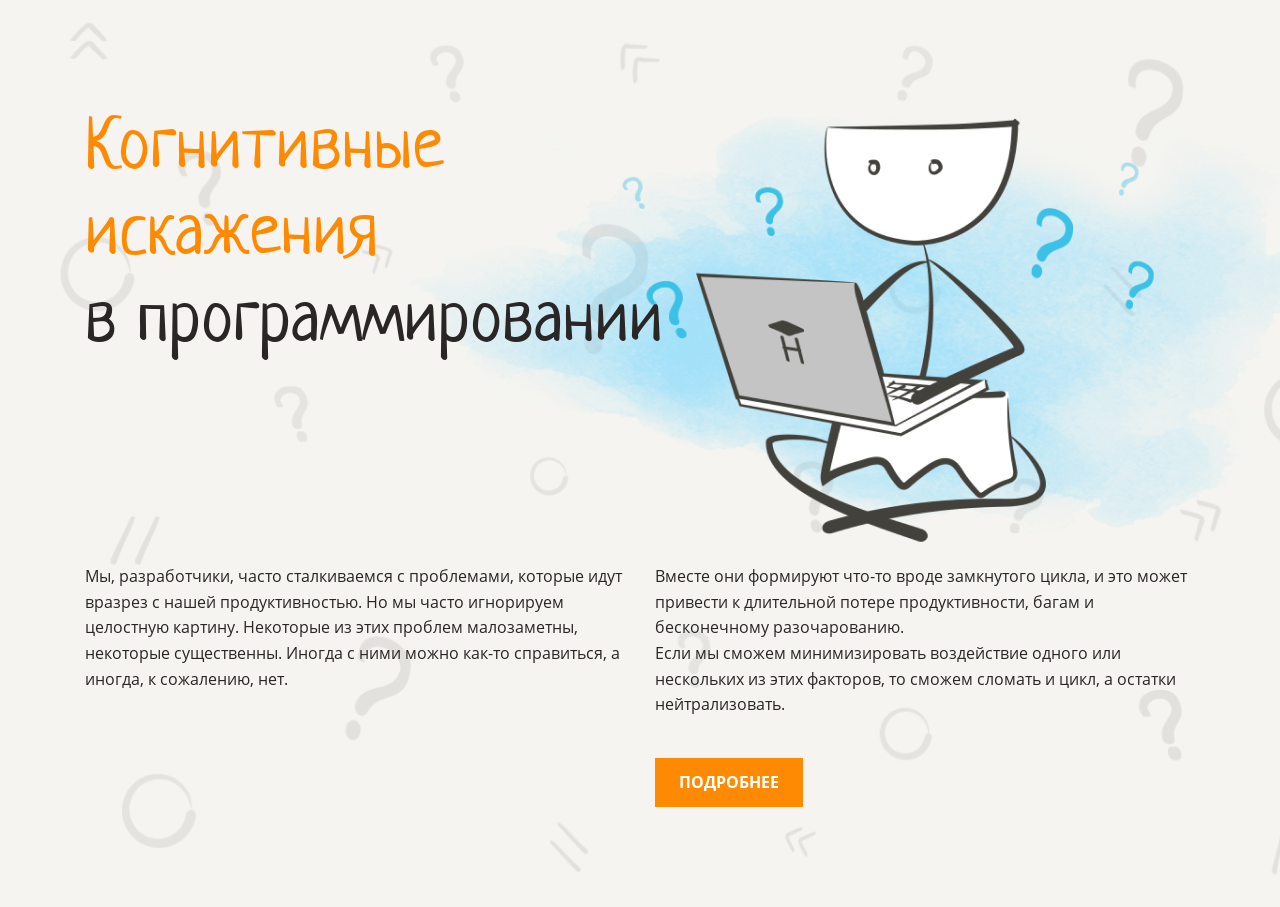
==== index.html @ b313ee65 "github pages fix" ====
<!DOCTYPE html>
<html lang="ru">
<head>
    <meta charset="UTF-8">
    <meta name="viewport" content="width=device-width, initial-scale=1.0">
    <meta http-equiv="X-UA-Compatible" content="ie=edge">
    <title>Когнитивные искажения hawkprimarch</title>
    <link rel="stylesheet" href="./src/styles/normalize.css">
    <link rel="stylesheet" href="src/styles/style.css">
<body>
    <header class="header background-basic">
        <div class="container">
          <h1 class="header-title">
            Когнитивные<br>
            искажения<br>
            <span class="dark-text">в программировании</span>
          </h1>
          <div class="header-image">
            <img src="./src/images/img-for-header.png" height="525" alt="header-image">
          </div>
        <div class="header-description">
          <div class="header-left-content">
            <p class="header-left-description">Мы, разработчики, часто сталкиваемся с проблемами, которые идут вразрез с нашей продуктивностью. Но мы часто игнорируем целостную картину. Некоторые из этих проблем малозаметны, некоторые существенны. Иногда с ними можно как-то справиться, а иногда, к сожалению, нет.</p>
          </div>
          <div class="header-right-content">
            <p class="header-right-description">Вместе они формируют что-то вроде замкнутого цикла, и это может привести к длительной потере продуктивности, багам и бесконечному разочарованию.</p>
            <p>Если мы сможем минимизировать воздействие одного или нескольких из этих факторов, то сможем сломать и цикл, а остатки нейтрализовать.</p>
            <a href="#navigation" class="btn btn-header-more">Подробнее</a>
          </div>
        </div>
      </div>
      </header>
</body>
</html>
---- src/styles/style.css ----
* {
    box-sizing: border-box;
  }
  
  @font-face {
    font-weight: 400;
    font-family: "Neucha";
    src: url("../asserts/fonts/Neucha-Regular.ttf");
  }
  
  @font-face {
    font-weight: 400;
    font-family: "Open Sans";
    src: url("../asserts/fonts/OpenSans-Regular.ttf");
  }
  
  @font-face {
    font-weight: 700;
    font-family: "Open Sans";
    src: url("../asserts/fonts/OpenSans-Bold.ttf");
  }
  
  :root {
    --white: #fff;
    --translucentWhite: #d7ccc0;
    --light: #f5f4f0;
    --basic: #fe8a02;
    --darkOrange: #ea7600;
    --basicDark: #42413c;
    --dark: #2a2626;
    --translucentDark: #908d8b;
    --brown: #b09a81;
    --blue: #1085c5;
    --ligthGrey: #757575;
  }
  
  body {
    color: var(--dark);
    font-size: 16px;
    font-family: "Open Sans", sans-serif;
    line-height: 1.6em;
  
    background-color: var(--white);
  }
  
  .container {
    max-width: 1110px;
    margin: 0 auto;
  }
  
  section {
    padding: 100px 0;
  }
  
  h1,
  h2,
  h3 {
    margin: 0;
    padding: 0;
  
    color: var(--basic);
    font-weight: 400;
    font-family: "Neucha", cursive;
    line-height: 1.2em;
  }
  
  h1 {
    font-size: 72px;
  }
  
  h2 {
    font-size: 60px;
  }
  
  h3 {
    font-size: 34px;
  }
  
  p {
    margin: 0;
    padding: 0;
  }
  
  .btn {
    display: block;
    width: 148px;
    height: 49px;
    border: none;
  
    color: var(--white);
    font-weight: 700;
    line-height: 48px;
    text-align: center;
    text-transform: uppercase;
    text-decoration: none;
  
    background-color: var(--basic);
    cursor: pointer;
  }
  
  .btn:hover {
    background: var(--darkOrange);
  }
  
  .header {
    position: relative;
    z-index: 1;
  
    padding-top: 100px;
  
    overflow: hidden;
  
    background-color: var(--light);
  }
  
  .background-basic::before {
    position: absolute;
    top: 0;
    right: 0;
    bottom: 0;
    left: 0;
    z-index: -1;
  
    width: 100%;
    height: 100%;
  
    background-image: url("../images/background-pattern.png");
    background-repeat: no-repeat;
    background-size: cover;
    opacity: 0.1;
  
    content: "";
  }
  
  .dark-text {
    color: var(--dark);
  }
  
  .white-text {
    color: var(--white);
  }
  
  .header-title {
    position: relative;
    z-index: 2;
  
    font-weight: 400;
  }
  
  .basic-color {
    color: var(--basic);
  }
  
  .header-image {
    position: relative;
    top: -302px;
    right: -298px;
  
    height: 525px;
  
    vertical-align: middle;
  }
  
  .header-description {
    display: flex;
    justify-content: space-between;
    margin-top: -320px;
  }
  
  .header-left-content {
    margin-right: 30px;
  }
  
  .header-left-content,
  .header-right-content {
    flex-basis: 50%;
  }
  
  .btn-header-more {
    margin-top: 40px;
    margin-bottom: 100px;
  }
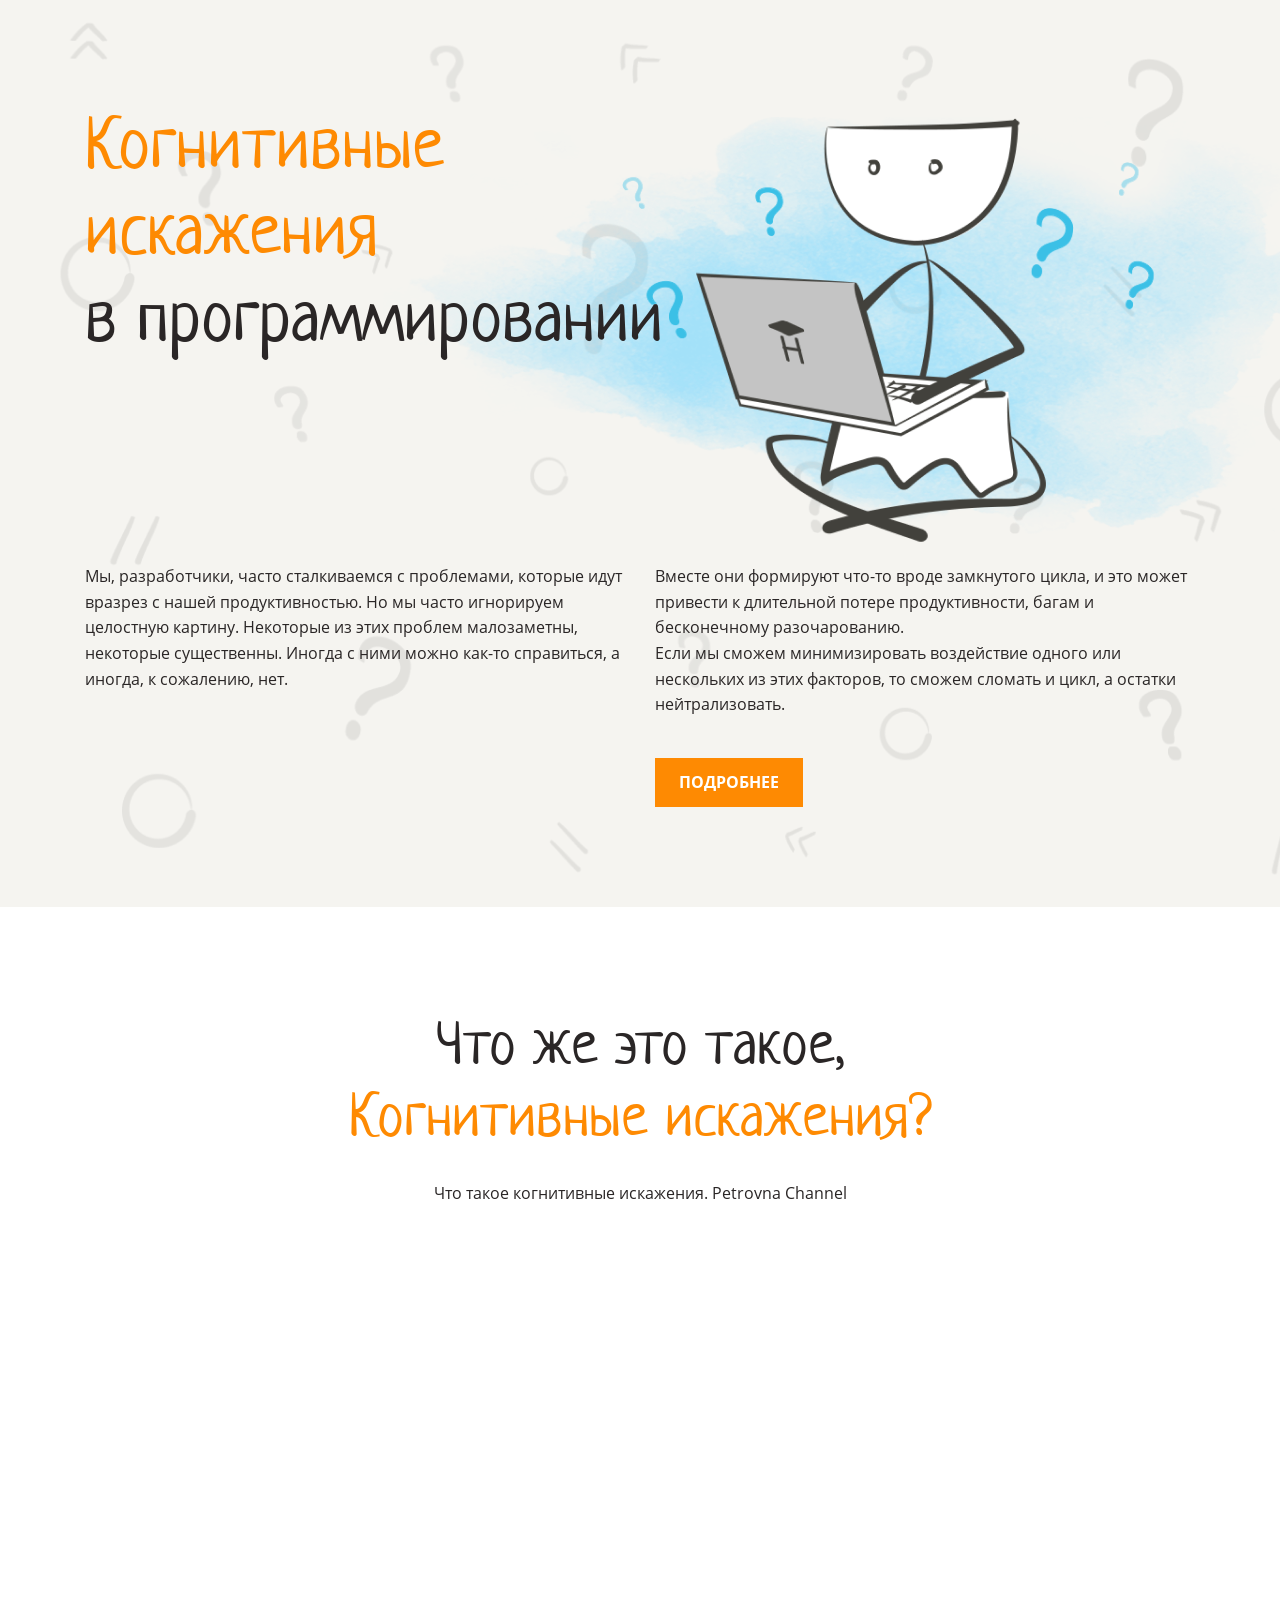
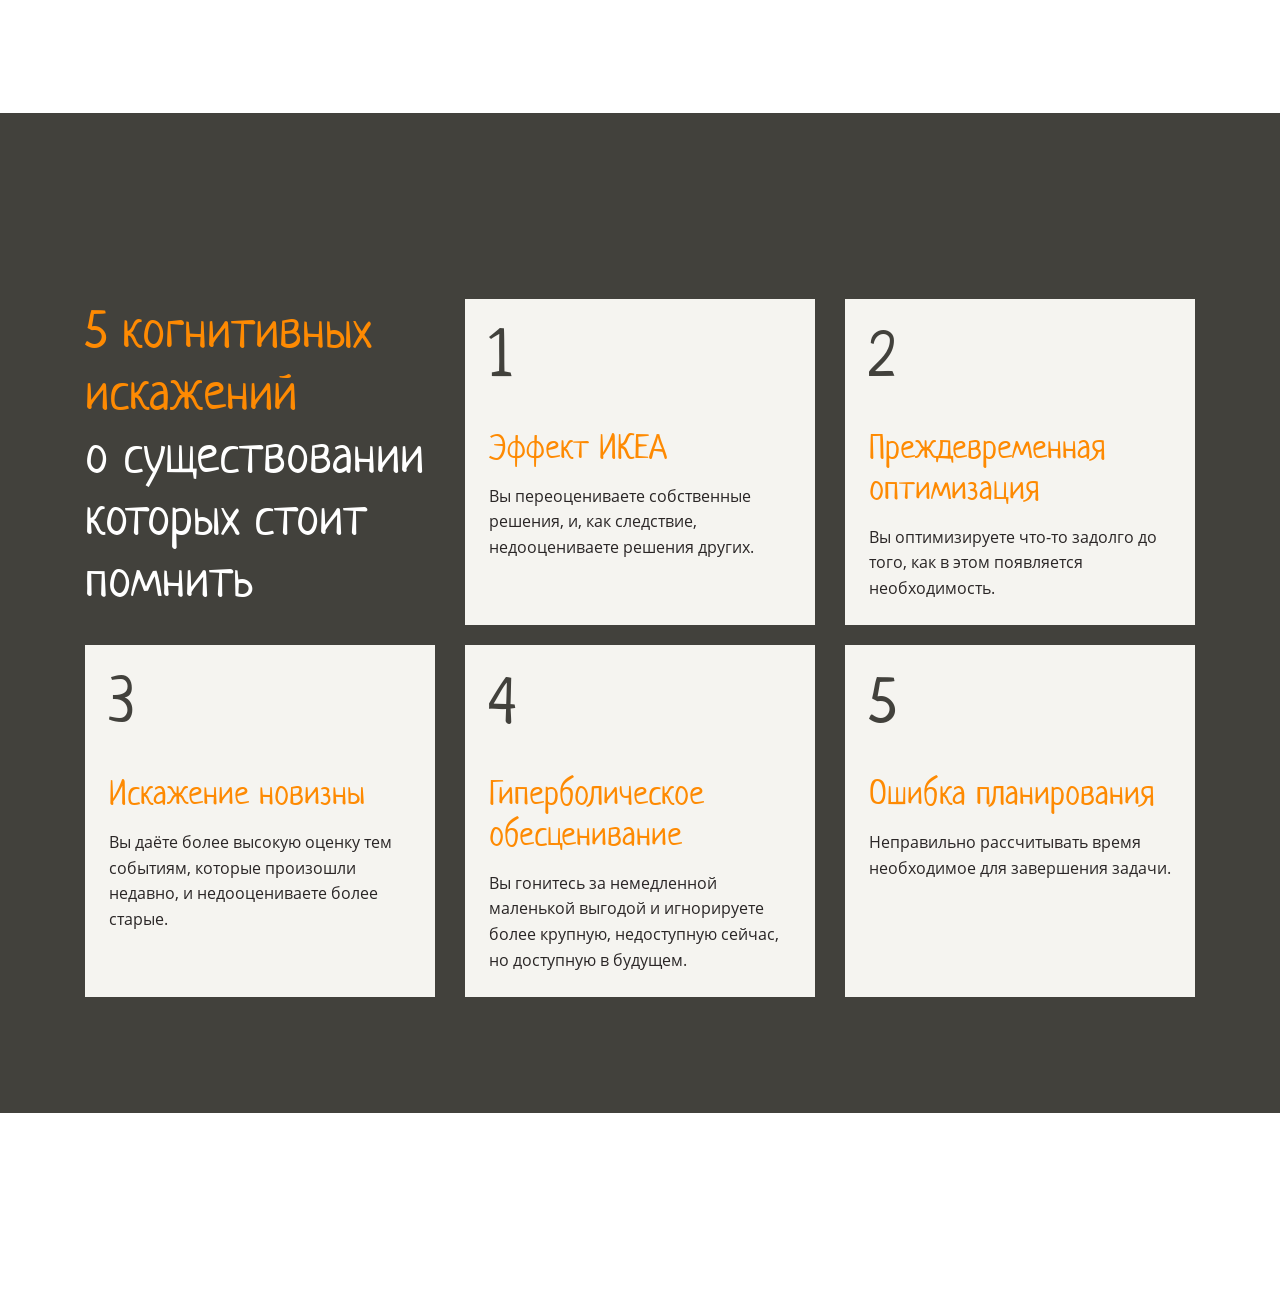
==== commit 53cc1f0f: "2 blocks and readme" ====
--- a/index.html
+++ b/index.html
@@ -30,5 +30,86 @@
         </div>
       </div>
       </header>
+
+      <main>
+        <section class="about">
+          <div class="container">
+            <div class="about-header">
+              <h2 class="about-title">
+                <span class="dark-text">Что же это такое,</span>
+                <br>
+                Когнитивные искажения?
+              </h2>
+              <p class="about-description">Что такое когнитивные искажения. Petrovna Channel</p>
+            </div>
+            <div class="about-video">
+              <iframe class="video" width="919" height="569" src="https://www.youtube.com/embed/jie9AizBqss" frameborder="0" allowfullscreen></iframe>
+            </div>
+          </div>
+        </section>
+
+        <section class="cognitive-biases" id="navigation">
+          <div class="container">
+            <ul class="cognitive-biases-list">
+              <li class="cognitive-biases-item cognitive-biases-item-description">
+                <h3 class="cognitive-biases-list-description">
+                  <span class="basic-color">5 когнитивных искажений<br></span> <span class="white-color">о существовании которых стоит помнить</span>
+                </h3>
+              </li>
+              <li class="cognitive-biases-item">
+                <a href="#ikea-effect" class="cognitive-biases-link">
+                  <p class="cognitive-biases-item-count">1</p>
+                  <h3 class="cognitive-biases-title">Эффект ИКЕА</h3>
+                  <p class="cognitive-biases-description">Вы переоцениваете собственные решения, и, как следствие, недооцениваете решения других.</p>
+                </a>
+              </li>
+              <li class="cognitive-biases-item">
+                <a href="#premature-optimization" class="cognitive-biases-link">
+                  <p class="cognitive-biases-item-count">2</p>
+                  <h3 class="cognitive-biases-title">Преждевременная оптимизация</h3>
+                  <p class="cognitive-biases-description">Вы оптимизируете что-то задолго до того, как в этом появляется необходимость.</p>
+                </a>
+              </li>
+              <li class="cognitive-biases-item">
+                <a href="#distortion-of-novelty" class="cognitive-biases-link">
+                  <p class="cognitive-biases-item-count">3</p>
+                  <h3 class="cognitive-biases-title">Искажение новизны</h3>
+                  <p class="cognitive-biases-description">Вы даёте более высокую оценку тем событиям, которые произошли недавно, и недооцениваете более старые.</p>
+                </a>
+              </li>
+              <li class="cognitive-biases-item">
+                <a href="#hyperbolic-depreciation" class="cognitive-biases-link">
+                  <p class="cognitive-biases-item-count">4</p>
+                  <h3 class="cognitive-biases-title">Гиперболическое обесценивание</h3>
+                  <p class="cognitive-biases-description">Вы гонитесь за немедленной маленькой выгодой и игнорируете более крупную, недоступную сейчас, но доступную в будущем.</p>
+                </a>
+              </li>
+              <li class="cognitive-biases-item">
+                <a href="#errors-in-planning" class="cognitive-biases-link">
+                  <p class="cognitive-biases-item-count">5</p>
+                  <h3 class="cognitive-biases-title">Ошибка планирования</h3>
+                  <p class="cognitive-biases-description">Неправильно рассчитывать время необходимое для завершения задачи.</p>
+                </a>
+              </li>
+            </ul>
+          </div>
+        </section>
+
+        <section>
+
+        </section>
+
+      </main>
+
+      <footer class="footer">
+        <div class="container">
+          <div class="form-block">
+            <div class="form-description">
+              
+            </div>
+          </div>
+        </div>
+
+      </footer>
 </body>
 </html>
--- a/src/styles/style.css
+++ b/src/styles/style.css
@@ -137,7 +137,7 @@
   }
   
   .white-text {
-    color: var(--white);
+    color: var(--white); 
   }
   
   .header-title {
@@ -180,4 +180,104 @@
     margin-top: 40px;
     margin-bottom: 100px;
   }
-  +  
+  .about {
+    text-align: center;
+  }
+
+  .about-title {
+    font-weight: 400;
+  }
+
+  .about-description {
+    margin-top: 30px;
+    margin-bottom: 30px;
+  }
+
+  .about-video {
+    position: relative;
+
+    margin-bottom: -200px;
+
+    filter: drop-shadow(0 16px 32px rgba(0 0 0 / 15%));
+  }
+
+  .cognitive-biases {
+    padding-top: 150px;
+
+    background-color: var(--basicDark);
+  }
+
+  .cognitive-biases-list {
+    display: flex;
+    flex-wrap: wrap;
+    justify-content: space-between;
+    padding-left: 0;
+
+    list-style-type: none;
+  }
+
+  .cognitive-biases-item {
+    width: 350px;
+    margin-top: 20px;
+    padding: 24px;
+
+    background-color: var(--light);
+  }
+
+  .cognitive-biases-item-description {
+    padding: 0;
+
+    background-color: var(--basicDark);
+  }
+
+  .cognitive-biases-list-description {
+    font-weight: 400;
+    font-size: 52px;
+  }
+
+  .white-color {
+    color: var(--white);
+  }
+
+  .cognitive-biases-link {
+    text-decoration: none;
+  }
+
+  .cognitive-biases-item-count {
+    margin-bottom: 40px;
+
+    color: var(--basicDark);
+    font-size: 64px;
+    font-family: "Neucha", cursive;
+    line-height: 1;
+  }
+
+  .cognitive-biases-title {
+    margin-bottom: 16px;
+
+    color: var(--basic);
+    font-weight: 400;
+  }
+
+  .cognitive-biases-description {
+    color: var(--dark);
+    font-weight: 400;
+    text-transform: inherit;
+  }
+
+  .cognitive-biases-item:not(:first-child):hover {
+    background-color: var(--basic);
+  }
+
+  .cognitive-biases-item:not(:first-child):hover .cognitive-biases-item-count {
+    color: var(--white);
+  }
+  
+  .cognitive-biases-item:not(:first-child):hover .cognitive-biases-title {
+    color: var(--white);
+  }
+  
+  .cognitive-biases-item:not(:first-child):hover .cognitive-biases-description {
+    color: var(--white);
+  }
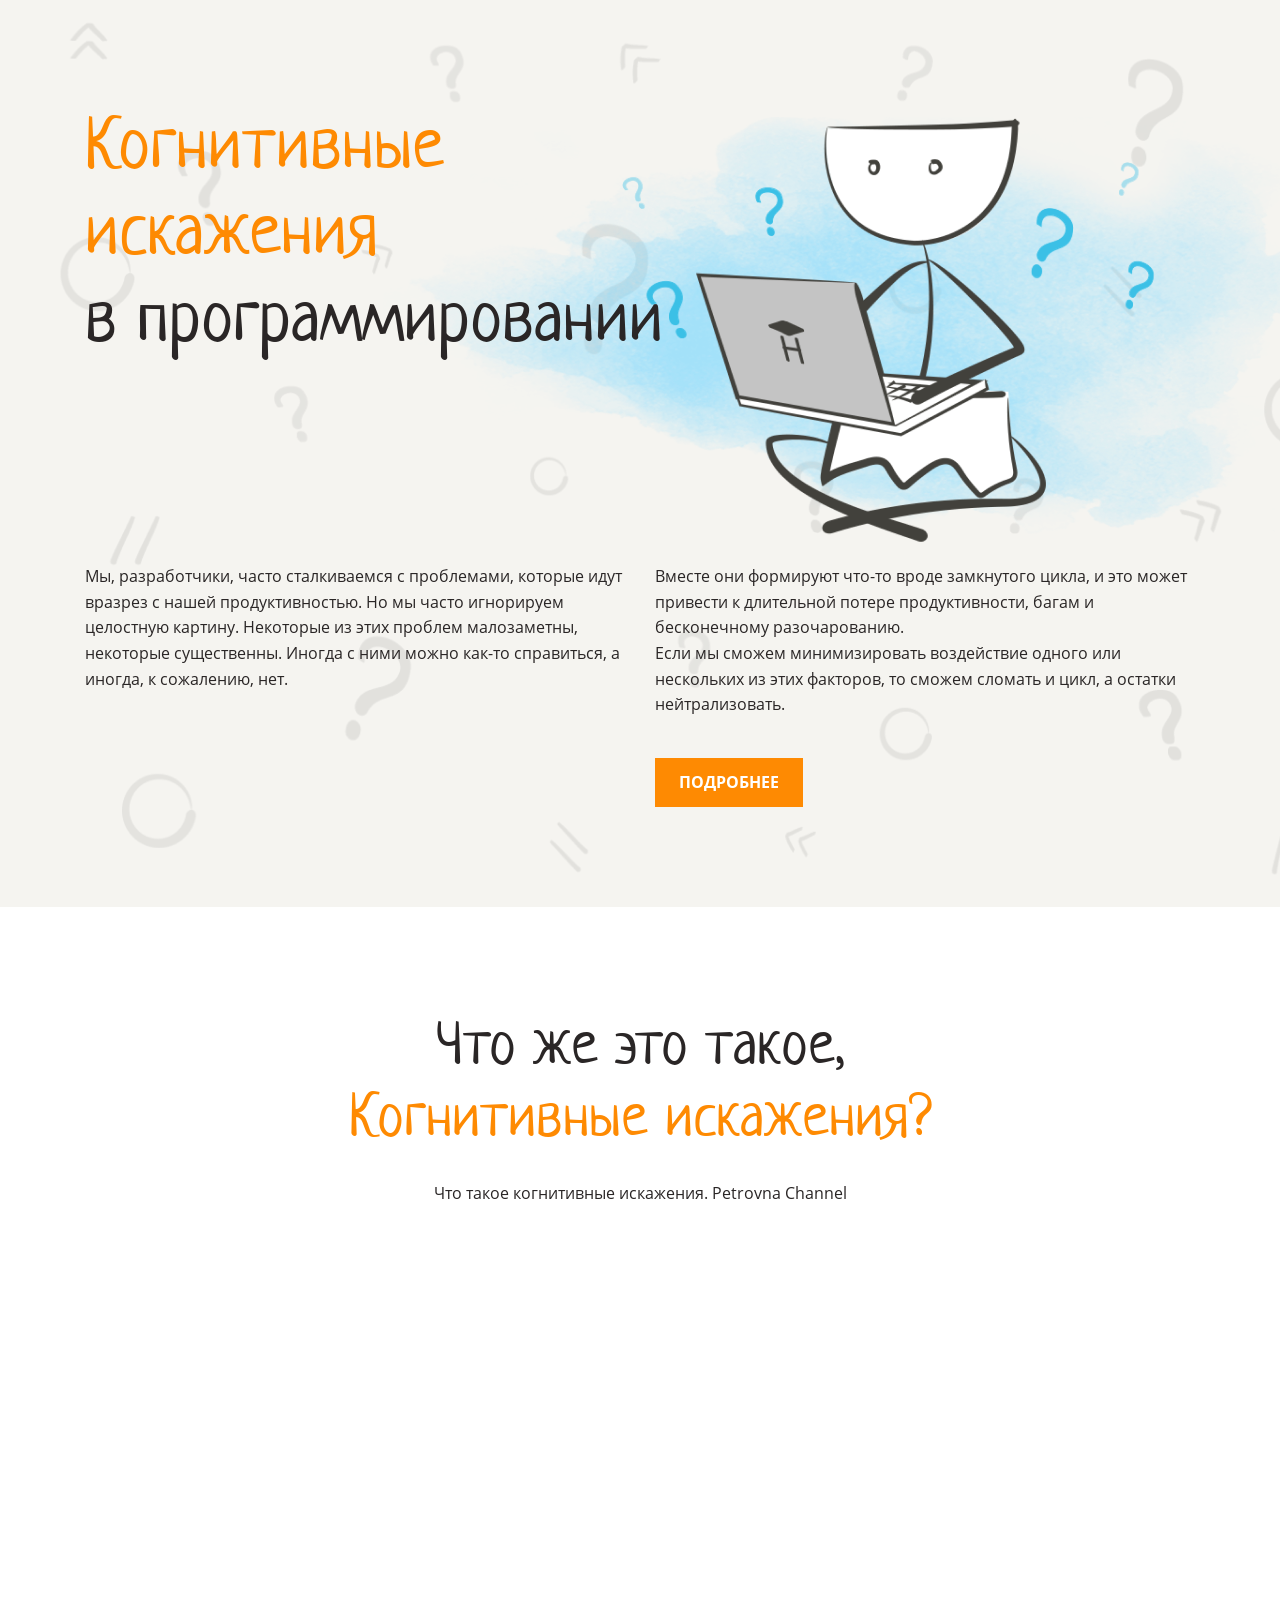
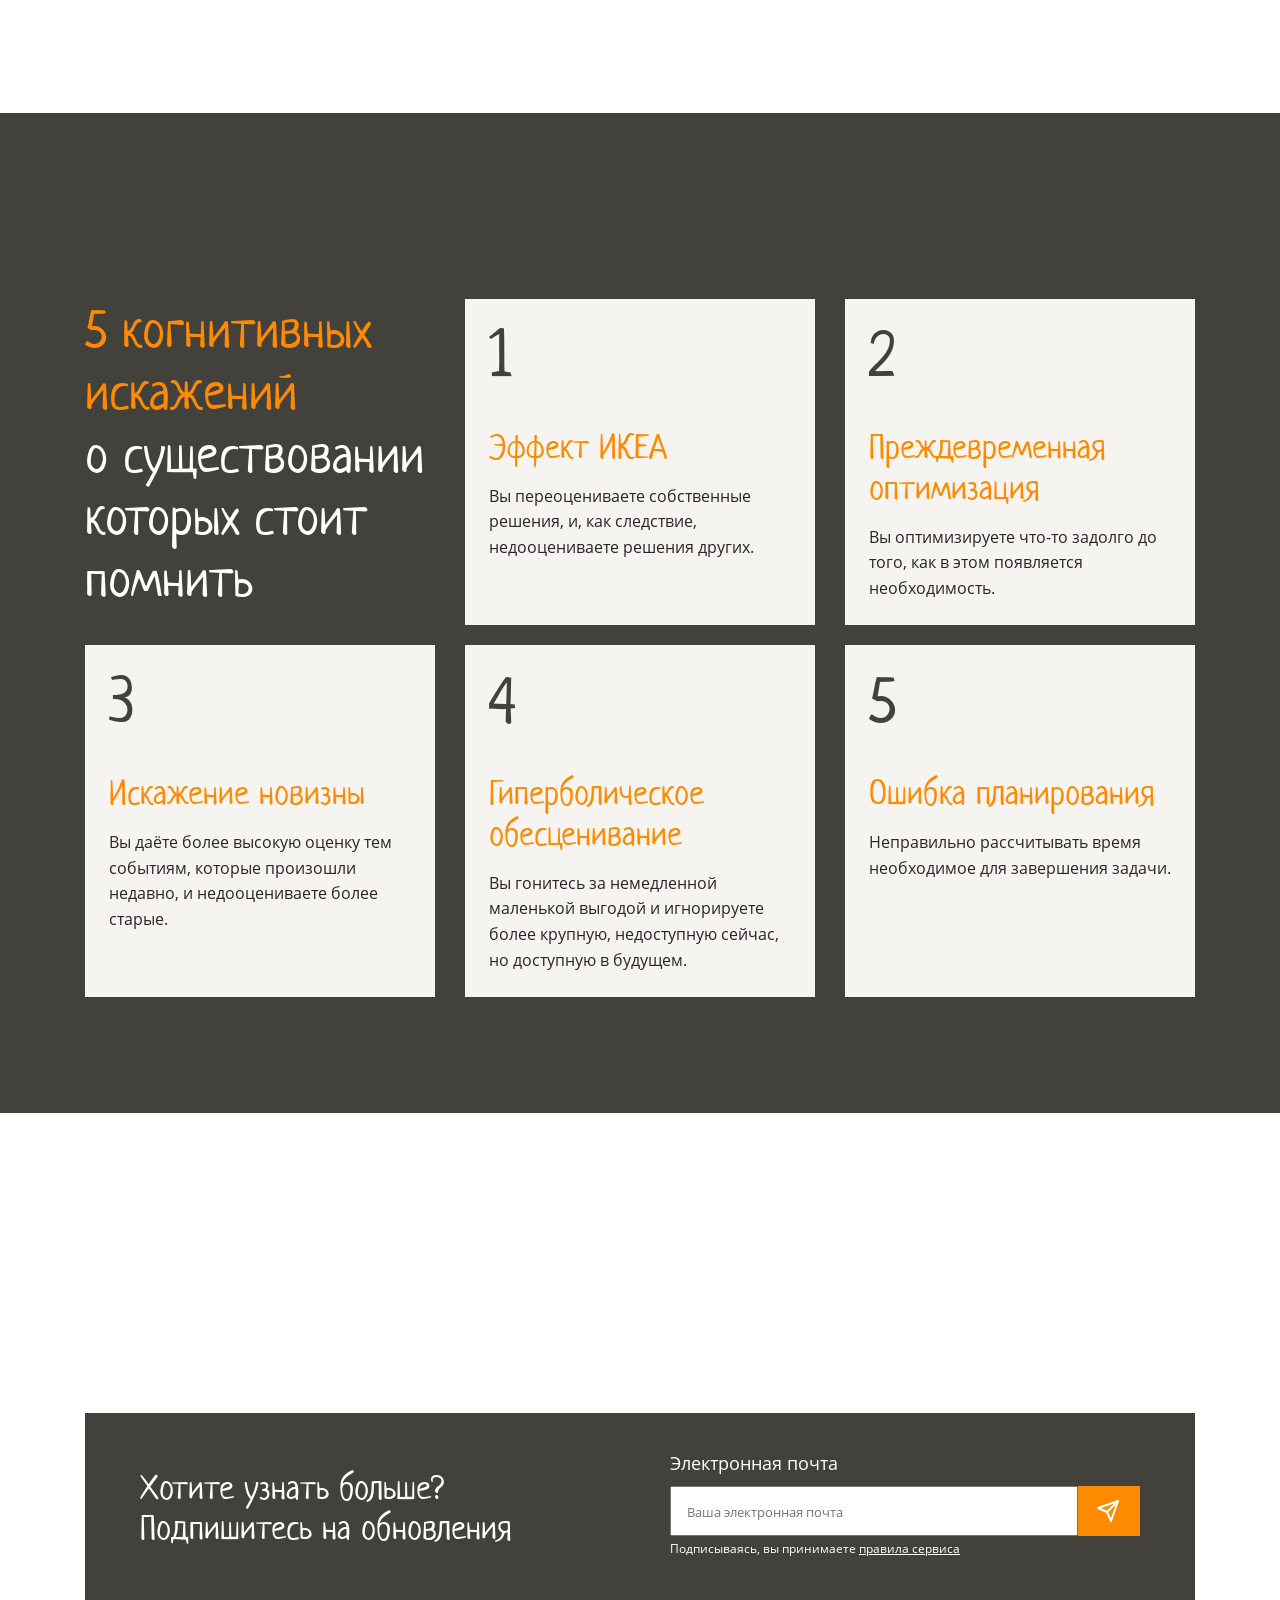
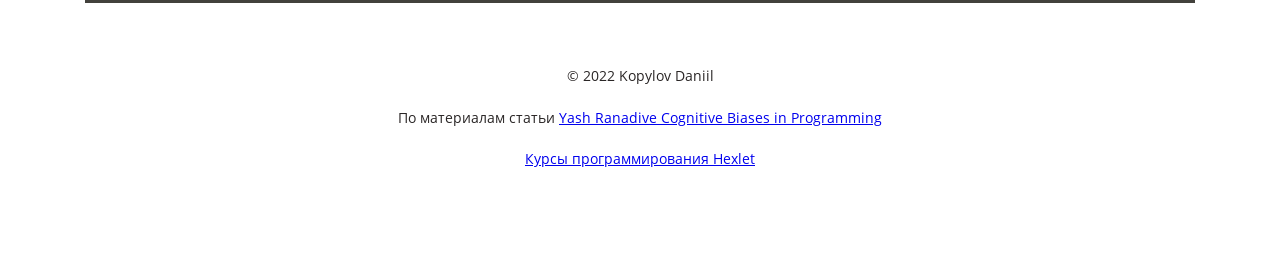
==== commit 47795176: "footer and other" ====
--- a/index.html
+++ b/index.html
@@ -105,11 +105,23 @@
         <div class="container">
           <div class="form-block">
             <div class="form-description">
-              
+              <p class="form-description-text white-text">Хотите узнать больше?<br> Подпишитесь на обновления</p>
             </div>
+            <form action="#" class="footer-form">
+              <label class="footer-form-label white-text" for="email">Электронная почта</label>
+              <p class="input-block">
+                <input type="email" name="email" class="footer-input-email" id="email" placeholder="Ваша электронная почта">
+                <button class="btn-submit-footer" type="submit"></button>
+              </p>
+              <p class="convention-description white-text">Подписываясь, вы принимаете <a href="#" class="convention-description-link white-text">правила сервиса</a></p>
+            </form>
+          </div>
+          <div class="contacts">
+            <p class="creator-name">&copy; 2022 Kopylov Daniil</p>
+            <p class="materials-link">По материалам статьи <a class="footer-links" href="https://medium.com/hackernoon/cognitive-biases-in-programming-5e937707c27b">Yash Ranadive Cognitive Biases in Programming</a></p>
+            <p class="hexlet-link"><a class="footer-links" href="https://ru.hexlet.io">Курсы программирования Hexlet</a></p>
           </div>
         </div>
-
       </footer>
 </body>
 </html>
--- a/src/styles/style.css
+++ b/src/styles/style.css
@@ -1,283 +1,406 @@
 * {
-    box-sizing: border-box;
-  }
-  
-  @font-face {
-    font-weight: 400;
-    font-family: "Neucha";
-    src: url("../asserts/fonts/Neucha-Regular.ttf");
-  }
-  
-  @font-face {
-    font-weight: 400;
-    font-family: "Open Sans";
-    src: url("../asserts/fonts/OpenSans-Regular.ttf");
-  }
-  
-  @font-face {
-    font-weight: 700;
-    font-family: "Open Sans";
-    src: url("../asserts/fonts/OpenSans-Bold.ttf");
-  }
-  
-  :root {
-    --white: #fff;
-    --translucentWhite: #d7ccc0;
-    --light: #f5f4f0;
-    --basic: #fe8a02;
-    --darkOrange: #ea7600;
-    --basicDark: #42413c;
-    --dark: #2a2626;
-    --translucentDark: #908d8b;
-    --brown: #b09a81;
-    --blue: #1085c5;
-    --ligthGrey: #757575;
-  }
-  
-  body {
-    color: var(--dark);
-    font-size: 16px;
-    font-family: "Open Sans", sans-serif;
-    line-height: 1.6em;
-  
-    background-color: var(--white);
-  }
-  
-  .container {
-    max-width: 1110px;
-    margin: 0 auto;
-  }
-  
-  section {
-    padding: 100px 0;
-  }
-  
-  h1,
-  h2,
-  h3 {
-    margin: 0;
-    padding: 0;
-  
-    color: var(--basic);
-    font-weight: 400;
-    font-family: "Neucha", cursive;
-    line-height: 1.2em;
-  }
-  
-  h1 {
-    font-size: 72px;
-  }
-  
-  h2 {
-    font-size: 60px;
-  }
-  
-  h3 {
-    font-size: 34px;
-  }
-  
-  p {
-    margin: 0;
-    padding: 0;
-  }
-  
-  .btn {
-    display: block;
-    width: 148px;
-    height: 49px;
-    border: none;
-  
-    color: var(--white);
-    font-weight: 700;
-    line-height: 48px;
-    text-align: center;
-    text-transform: uppercase;
-    text-decoration: none;
-  
-    background-color: var(--basic);
-    cursor: pointer;
-  }
-  
-  .btn:hover {
-    background: var(--darkOrange);
-  }
-  
-  .header {
-    position: relative;
-    z-index: 1;
-  
-    padding-top: 100px;
-  
-    overflow: hidden;
-  
-    background-color: var(--light);
-  }
-  
-  .background-basic::before {
-    position: absolute;
-    top: 0;
-    right: 0;
-    bottom: 0;
-    left: 0;
-    z-index: -1;
-  
-    width: 100%;
-    height: 100%;
-  
-    background-image: url("../images/background-pattern.png");
-    background-repeat: no-repeat;
-    background-size: cover;
-    opacity: 0.1;
-  
-    content: "";
-  }
-  
-  .dark-text {
-    color: var(--dark);
-  }
-  
-  .white-text {
-    color: var(--white); 
-  }
-  
-  .header-title {
-    position: relative;
-    z-index: 2;
-  
-    font-weight: 400;
-  }
-  
-  .basic-color {
-    color: var(--basic);
-  }
-  
-  .header-image {
-    position: relative;
-    top: -302px;
-    right: -298px;
-  
-    height: 525px;
-  
-    vertical-align: middle;
-  }
-  
-  .header-description {
-    display: flex;
-    justify-content: space-between;
-    margin-top: -320px;
-  }
-  
-  .header-left-content {
-    margin-right: 30px;
-  }
-  
-  .header-left-content,
-  .header-right-content {
-    flex-basis: 50%;
-  }
-  
-  .btn-header-more {
-    margin-top: 40px;
-    margin-bottom: 100px;
-  }
-  
-  .about {
-    text-align: center;
-  }
-
-  .about-title {
-    font-weight: 400;
-  }
-
-  .about-description {
-    margin-top: 30px;
-    margin-bottom: 30px;
-  }
-
-  .about-video {
-    position: relative;
-
-    margin-bottom: -200px;
-
-    filter: drop-shadow(0 16px 32px rgba(0 0 0 / 15%));
-  }
-
-  .cognitive-biases {
-    padding-top: 150px;
-
-    background-color: var(--basicDark);
-  }
-
-  .cognitive-biases-list {
-    display: flex;
-    flex-wrap: wrap;
-    justify-content: space-between;
-    padding-left: 0;
-
-    list-style-type: none;
-  }
-
-  .cognitive-biases-item {
-    width: 350px;
-    margin-top: 20px;
-    padding: 24px;
-
-    background-color: var(--light);
-  }
-
-  .cognitive-biases-item-description {
-    padding: 0;
-
-    background-color: var(--basicDark);
-  }
-
-  .cognitive-biases-list-description {
-    font-weight: 400;
-    font-size: 52px;
-  }
-
-  .white-color {
-    color: var(--white);
-  }
-
-  .cognitive-biases-link {
-    text-decoration: none;
-  }
-
-  .cognitive-biases-item-count {
-    margin-bottom: 40px;
-
-    color: var(--basicDark);
-    font-size: 64px;
-    font-family: "Neucha", cursive;
-    line-height: 1;
-  }
-
-  .cognitive-biases-title {
-    margin-bottom: 16px;
-
-    color: var(--basic);
-    font-weight: 400;
-  }
-
-  .cognitive-biases-description {
-    color: var(--dark);
-    font-weight: 400;
-    text-transform: inherit;
-  }
-
-  .cognitive-biases-item:not(:first-child):hover {
-    background-color: var(--basic);
-  }
-
-  .cognitive-biases-item:not(:first-child):hover .cognitive-biases-item-count {
-    color: var(--white);
-  }
-  
-  .cognitive-biases-item:not(:first-child):hover .cognitive-biases-title {
-    color: var(--white);
-  }
-  
-  .cognitive-biases-item:not(:first-child):hover .cognitive-biases-description {
-    color: var(--white);
-  }
+  box-sizing: border-box;
+}
+
+@font-face {
+  font-weight: 400;
+  font-family: "Neucha";
+  src: url("../asserts/fonts/Neucha-Regular.ttf");
+}
+
+@font-face {
+  font-weight: 400;
+  font-family: "Open Sans";
+  src: url("../asserts/fonts/OpenSans-Regular.ttf");
+}
+
+@font-face {
+  font-weight: 700;
+  font-family: "Open Sans";
+  src: url("../asserts/fonts/OpenSans-Bold.ttf");
+}
+
+:root {
+  --white: #fff;
+  --translucentWhite: #d7ccc0;
+  --light: #f5f4f0;
+  --basic: #fe8a02;
+  --darkOrange: #ea7600;
+  --basicDark: #42413c;
+  --dark: #2a2626;
+  --translucentDark: #908d8b;
+  --brown: #b09a81;
+  --blue: #1085c5;
+  --ligthGrey: #757575;
+}
+
+
+/* BASIC & HEADER */
+
+body {
+  color: var(--dark);
+  font-size: 16px;
+  font-family: "Open Sans", sans-serif;
+  line-height: 1.6em;
+
+  background-color: var(--white);
+}
+
+.container {
+  max-width: 1110px;
+  margin: 0 auto;
+}
+
+section {
+  padding: 100px 0;
+}
+
+h1,
+h2,
+h3 {
+  margin: 0;
+  padding: 0;
+
+  color: var(--basic);
+  font-weight: 400;
+  font-family: "Neucha", cursive;
+  line-height: 1.2em;
+}
+
+h1 {
+  font-size: 72px;
+}
+
+h2 {
+  font-size: 60px;
+}
+
+h3 {
+  font-size: 34px;
+}
+
+p {
+  margin: 0;
+  padding: 0;
+}
+
+.btn {
+  display: block;
+  width: 148px;
+  height: 49px;
+  border: none;
+
+  color: var(--white);
+  font-weight: 700;
+  line-height: 48px;
+  text-align: center;
+  text-transform: uppercase;
+  text-decoration: none;
+
+  background-color: var(--basic);
+  cursor: pointer;
+}
+
+.btn:hover {
+  background: var(--darkOrange);
+}
+
+.header {
+  position: relative;
+  z-index: 1;
+
+  padding-top: 100px;
+
+  overflow: hidden;
+
+  background-color: var(--light);
+}
+
+.background-basic::before {
+  position: absolute;
+  top: 0;
+  right: 0;
+  bottom: 0;
+  left: 0;
+  z-index: -1;
+
+  width: 100%;
+  height: 100%;
+
+  background-image: url("../images/background-pattern.png");
+  background-repeat: no-repeat;
+  background-size: cover;
+  opacity: 0.1;
+
+  content: "";
+}
+
+.dark-text {
+  color: var(--dark);
+}
+
+.white-text {
+  color: var(--white); 
+}
+
+.header-title {
+  position: relative;
+  z-index: 2;
+
+  font-weight: 400;
+}
+
+.basic-color {
+  color: var(--basic);
+}
+
+.header-image {
+  position: relative;
+  top: -302px;
+  right: -298px;
+
+  height: 525px;
+
+  vertical-align: middle;
+}
+
+.header-description {
+  display: flex;
+  justify-content: space-between;
+  margin-top: -320px;
+}
+
+.header-left-content {
+  margin-right: 30px;
+}
+
+.header-left-content,
+.header-right-content {
+  flex-basis: 50%;
+}
+
+.btn-header-more {
+  margin-top: 40px;
+  margin-bottom: 100px;
+}
+
+/* ABOUT */
+
+.about {
+  text-align: center;
+}
+
+.about-title {
+  font-weight: 400;
+}
+
+.about-description {
+  margin-top: 30px;
+  margin-bottom: 30px;
+}
+
+.about-video {
+  position: relative;
+
+  margin-bottom: -200px;
+
+  filter: drop-shadow(0 16px 32px rgba(0 0 0 / 15%));
+}
+
+
+/* COGNITIVE BIASES */
+
+.cognitive-biases {
+  padding-top: 150px;
+
+  background-color: var(--basicDark);
+}
+
+.cognitive-biases-list {
+  display: flex;
+  flex-wrap: wrap;
+  justify-content: space-between;
+  padding-left: 0;
+
+  list-style-type: none;
+}
+
+.cognitive-biases-item {
+  width: 350px;
+  margin-top: 20px;
+  padding: 24px;
+
+  background-color: var(--light);
+}
+
+.cognitive-biases-item-description {
+  padding: 0;
+
+  background-color: var(--basicDark);
+}
+
+.cognitive-biases-list-description {
+  font-weight: 400;
+  font-size: 52px;
+}
+
+.white-color {
+  color: var(--white);
+}
+
+.cognitive-biases-link {
+  text-decoration: none;
+}
+
+.cognitive-biases-item-count {
+  margin-bottom: 40px;
+
+  color: var(--basicDark);
+  font-size: 64px;
+  font-family: "Neucha", cursive;
+  line-height: 1;
+}
+
+.cognitive-biases-title {
+  margin-bottom: 16px;
+
+  color: var(--basic);
+  font-weight: 400;
+}
+
+.cognitive-biases-description {
+  color: var(--dark);
+  font-weight: 400;
+  text-transform: inherit;
+}
+
+.cognitive-biases-item:not(:first-child):hover {
+  background-color: var(--basic);
+}
+
+.cognitive-biases-item:not(:first-child):hover .cognitive-biases-item-count {
+  color: var(--white);
+}
+
+.cognitive-biases-item:not(:first-child):hover .cognitive-biases-title {
+  color: var(--white);
+}
+
+.cognitive-biases-item:not(:first-child):hover .cognitive-biases-description {
+  color: var(--white);
+}
+
+
+/* FOOTER */
+
+footer {
+  padding: 100px 0;
+}
+
+.form-block {
+  display: flex;
+  width: 1110px;
+  height: 190px;
+  margin-bottom: 60px;
+
+  background-color: var(--basicDark);
+}
+
+.form-description {
+  flex-basis: 50%;
+}
+
+.form-description-text {
+  margin-right: 122px;
+  padding-top: 55px;
+  padding-left: 55px;
+
+  font-weight: 400;
+  font-size: 34px;
+  font-family: "Neucha", cursive;
+  line-height: 40px;
+}
+
+.footer-form {
+  display: flex;
+  flex-basis: 50%;
+  flex-direction: column;
+  padding-top: 38px;
+  padding-left: 30px;
+}
+
+.footer-form-label {
+  margin-bottom: 9px;
+
+  font-weight: 400;
+  font-size: 18px;
+}
+
+.input-block {
+  display: flex;
+  padding-right: 55px;
+}
+
+.footer-input-email {
+  width: 100%;
+  height: 50px;
+  padding: 15px;
+}
+
+.footer-input-email::placeholder {
+  color: var(--ligthGrey);
+  font-weight: 40;
+  font-size: 13px;
+  font-family: "Open Sans", sans-serif;
+}
+
+.btn-submit-footer {
+  position: relative;
+
+  width: 70px;
+  height: 50px;
+  border: none;
+
+  background-color: var(--basic);
+  cursor: pointer;
+}
+
+.btn-submit-footer:hover {
+  background: var(--darkOrange);
+}
+
+.footer-links:hover {
+  color: var(--basic);
+}
+
+.btn-submit-footer::before {
+  position: absolute;
+  top: 13px;
+  right: 0;
+  bottom: 0;
+  left: 18px;
+
+  background-image: url("../images/send.svg");
+  background-repeat: no-repeat;
+
+  content: "";
+}
+
+.convention-description {
+  font-weight: 400;
+  font-size: 12px;
+}
+
+.contacts {
+  font-weight: 400;
+  font-size: 14px;
+  text-align: center;
+}
+
+.creator-name {
+  margin-bottom: 16px;
+}
+
+.materials-link {
+  margin-bottom: 16px;
+}
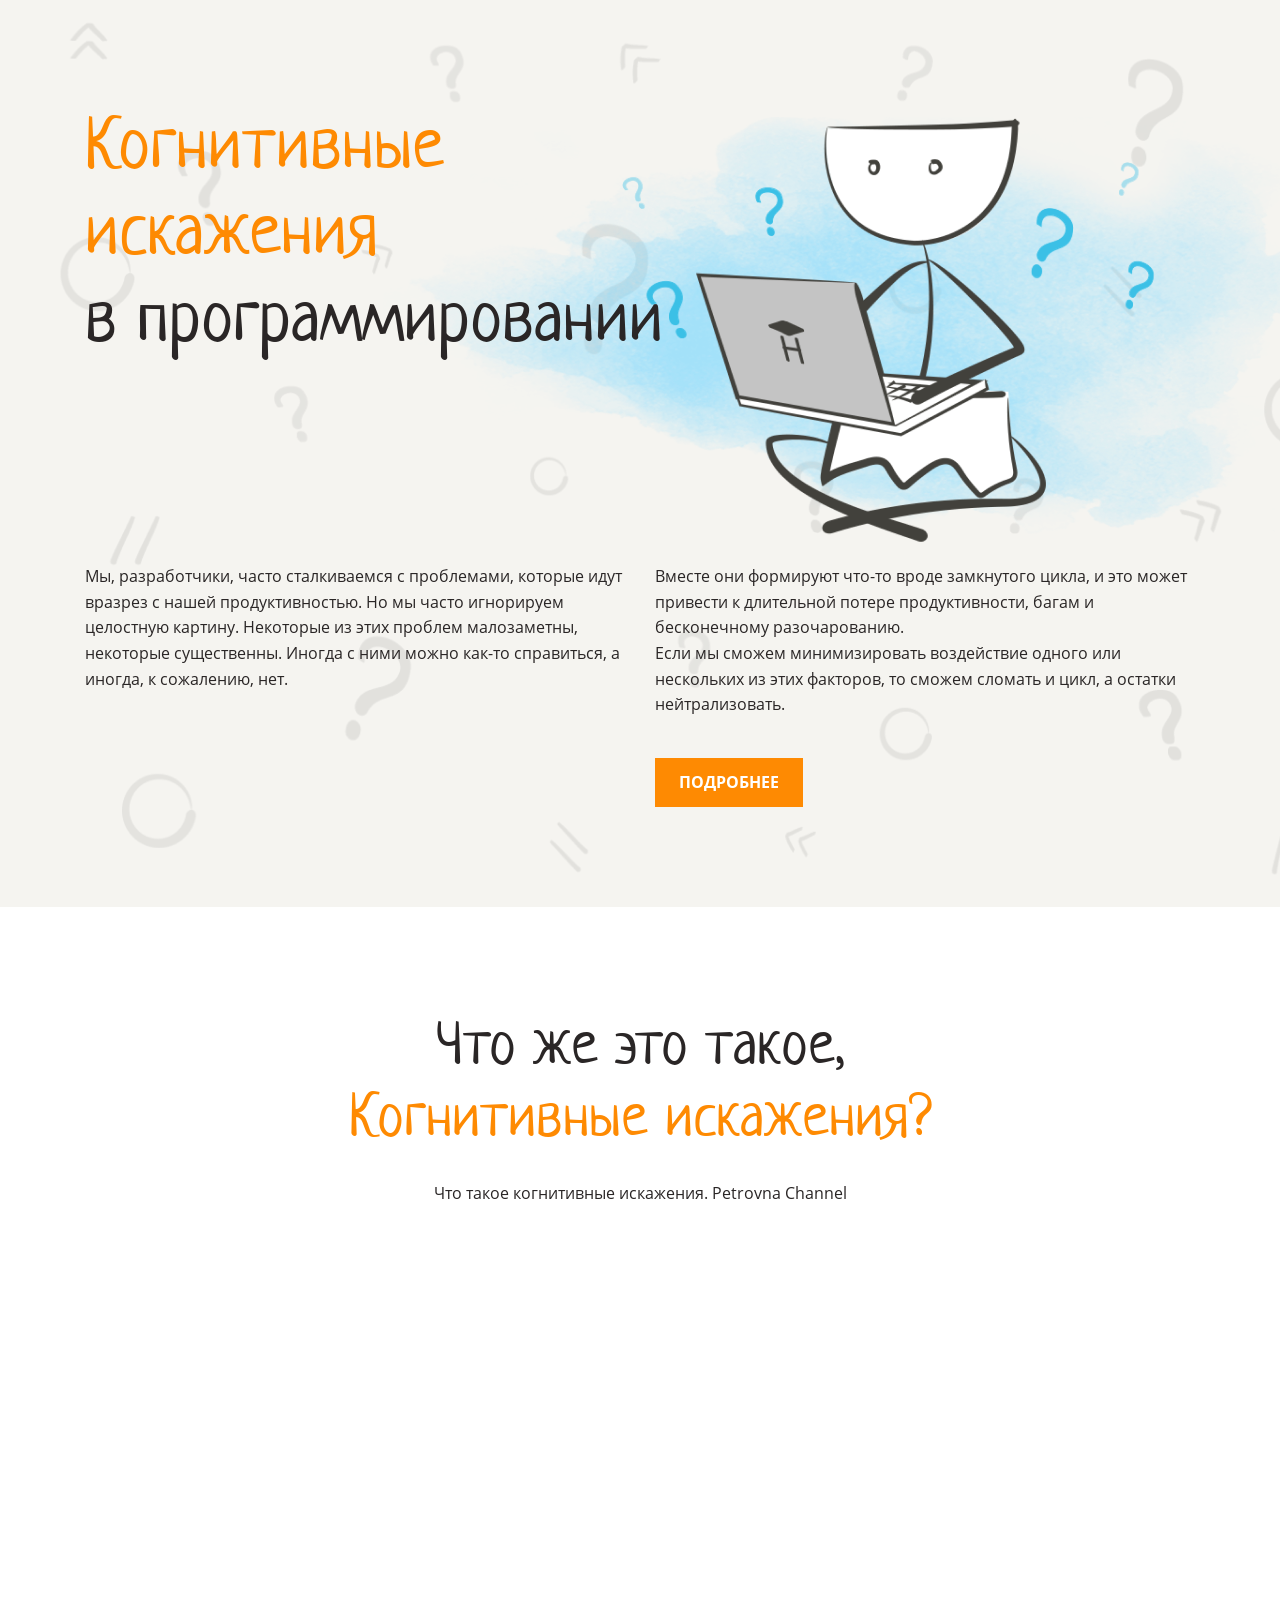
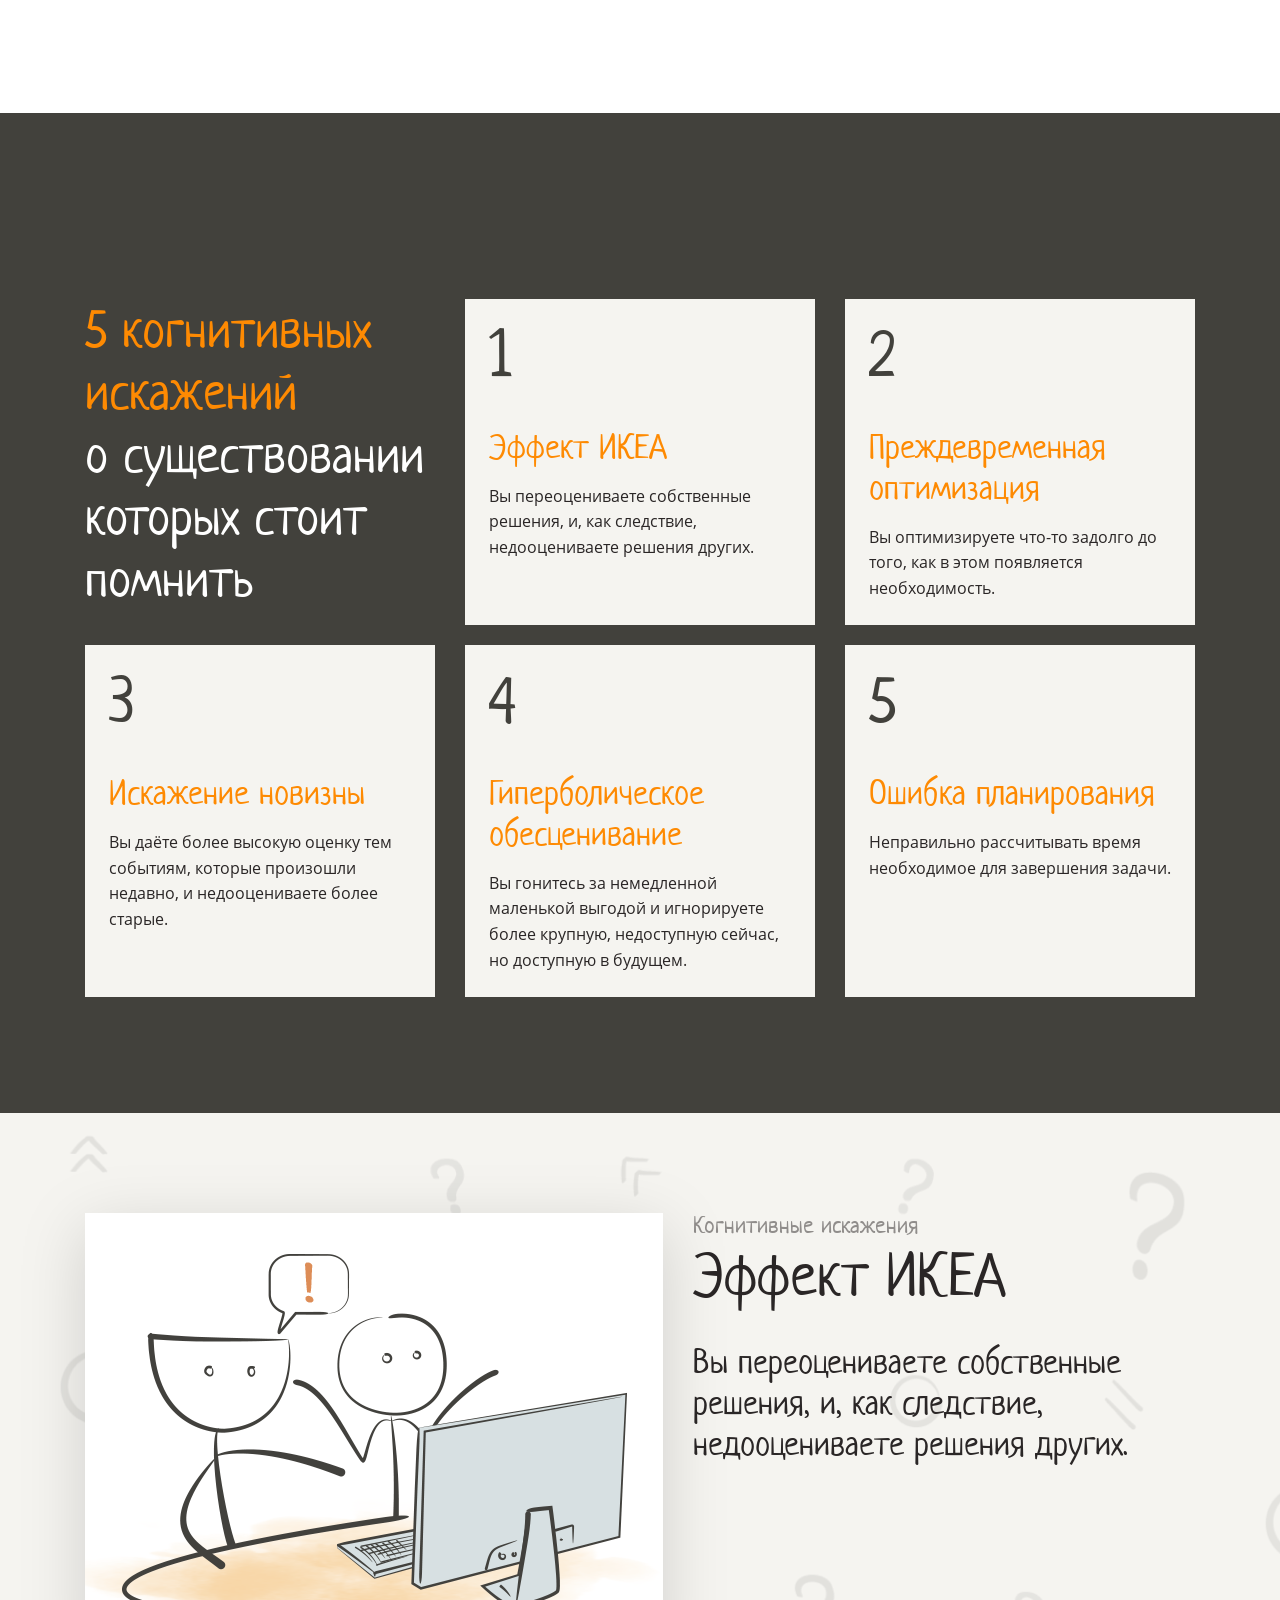
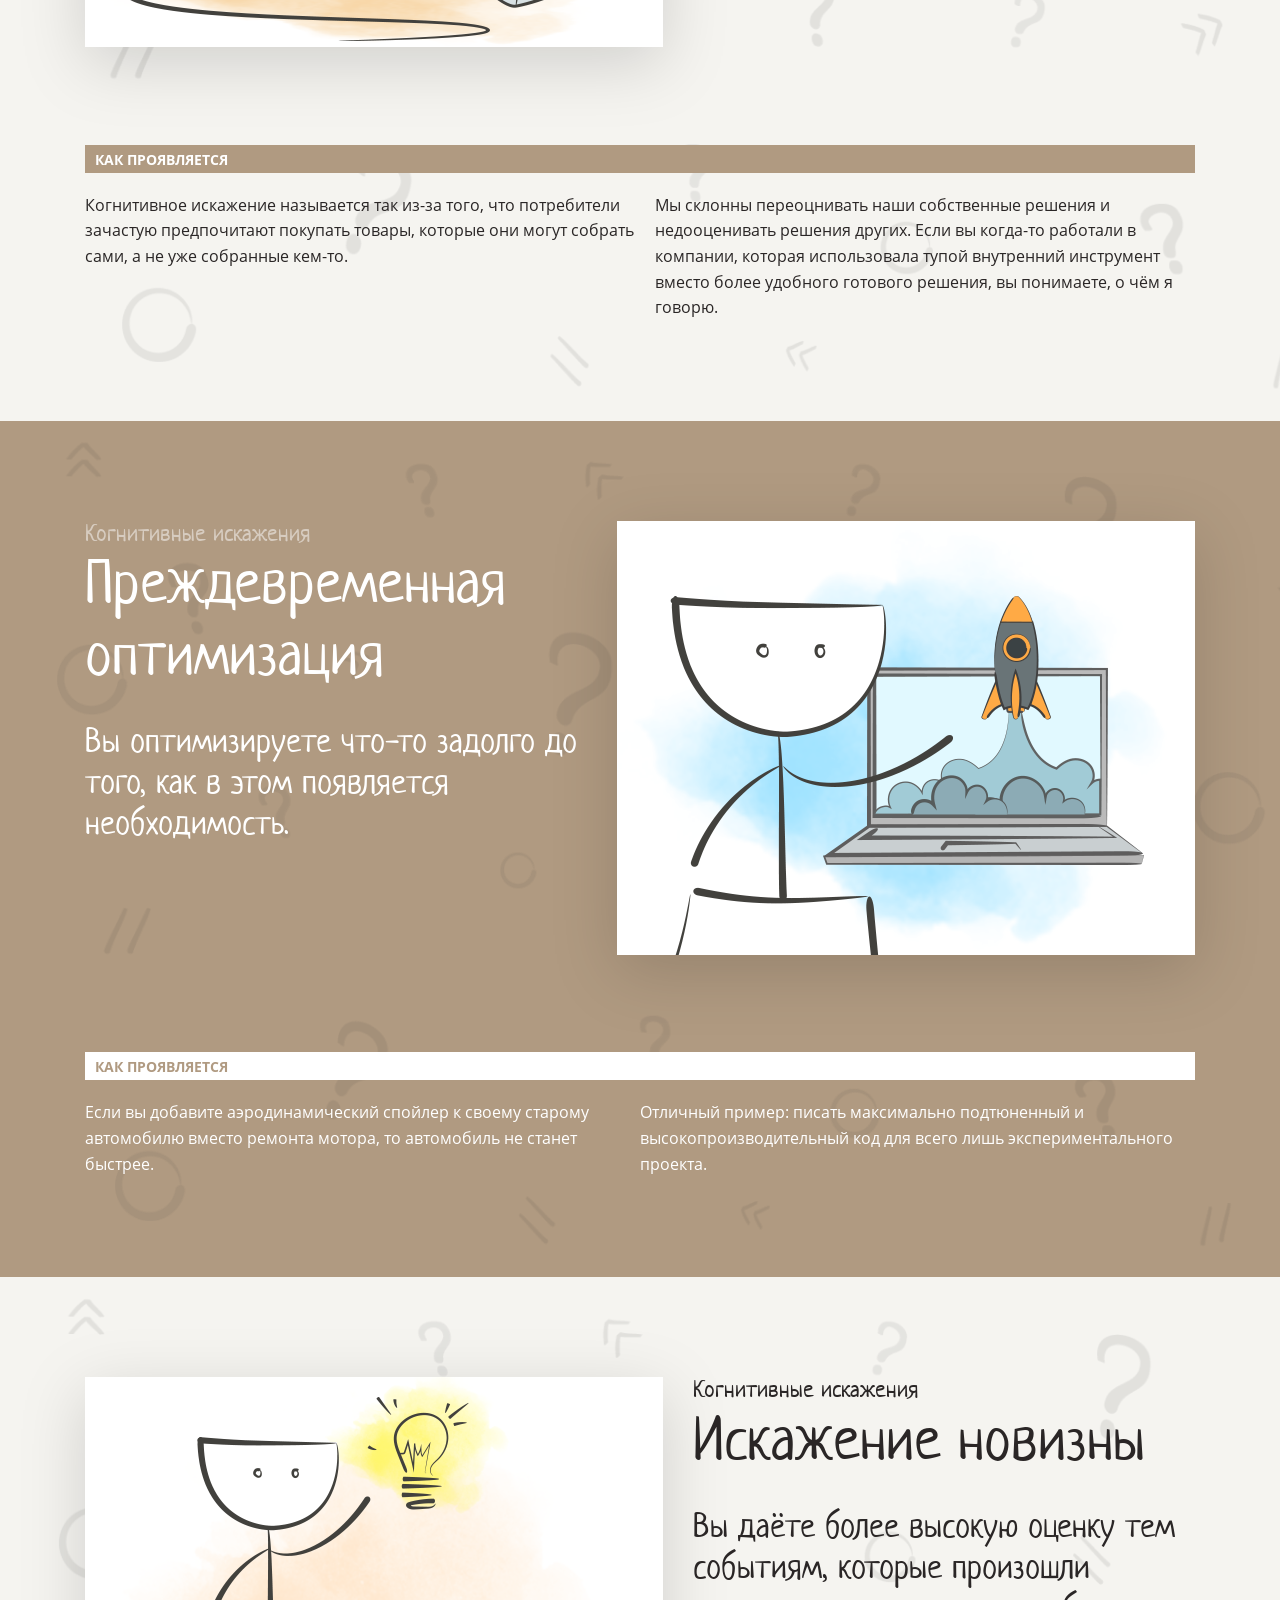
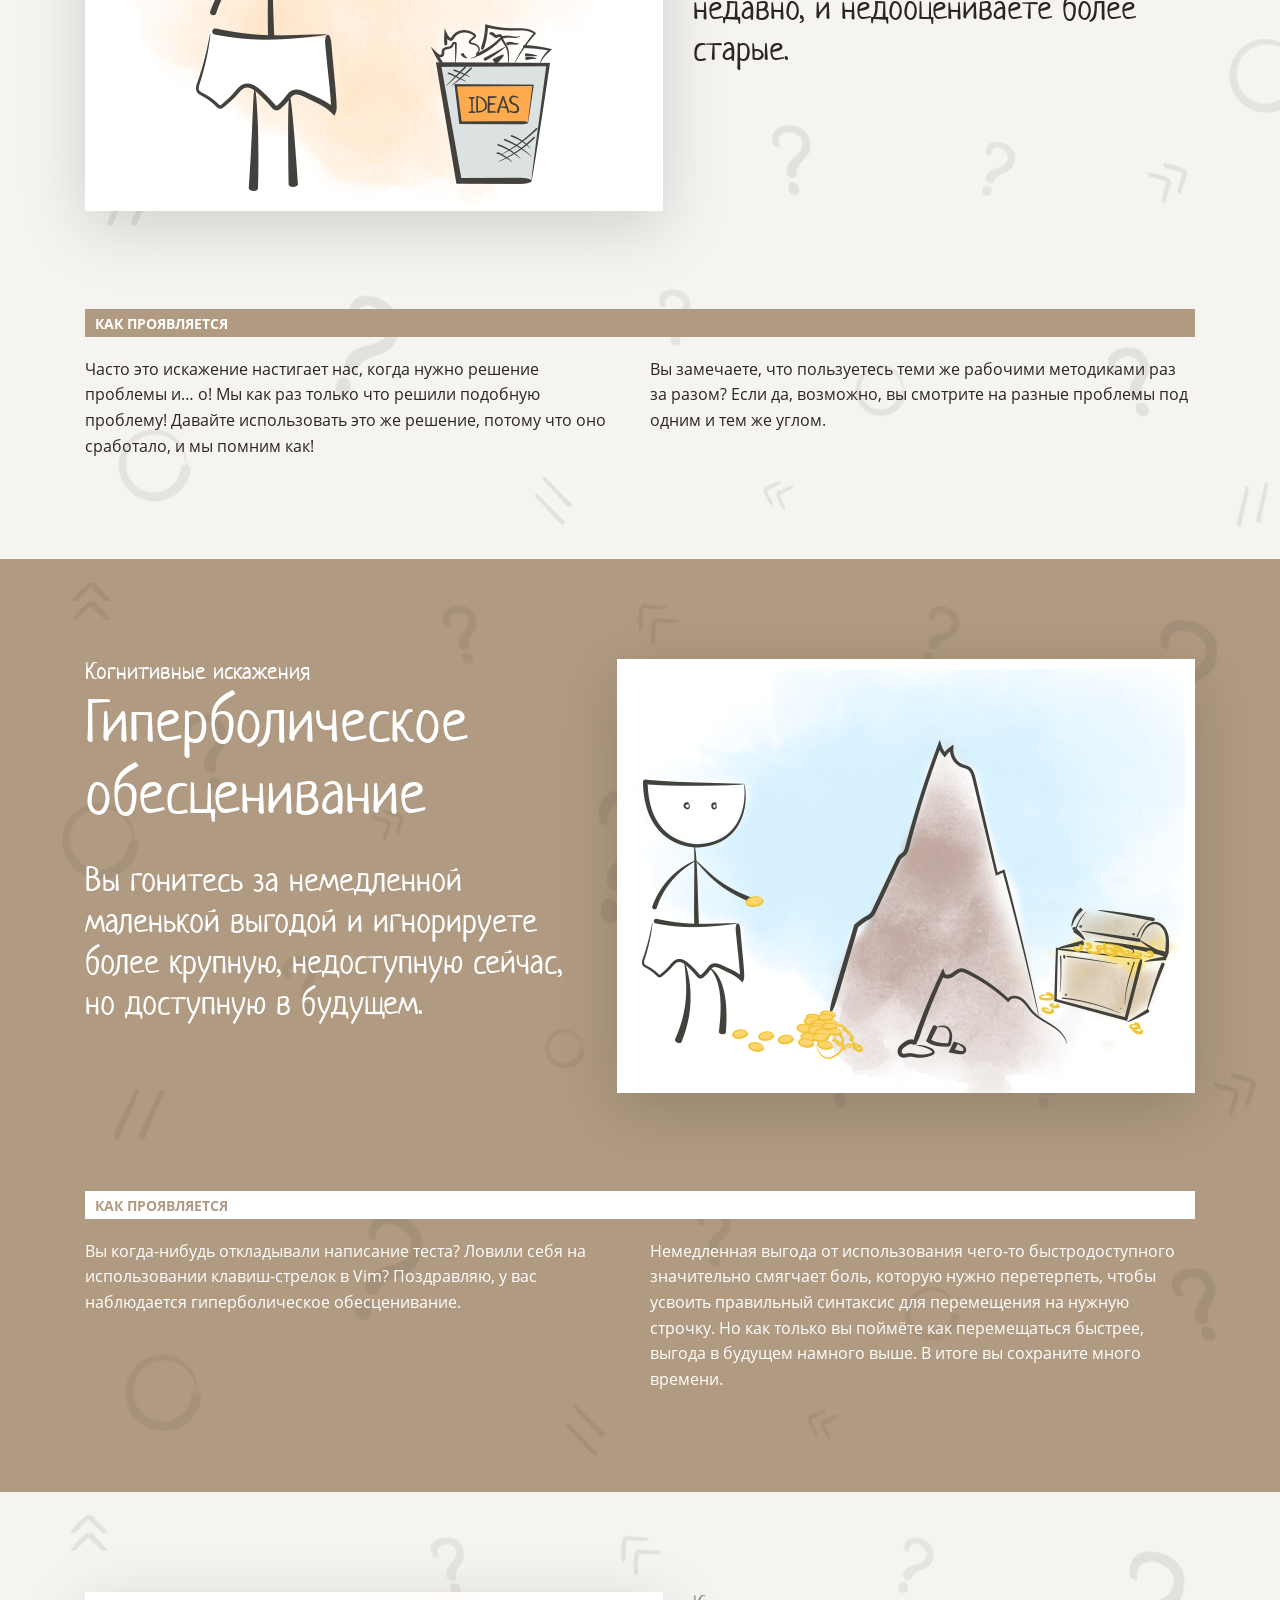
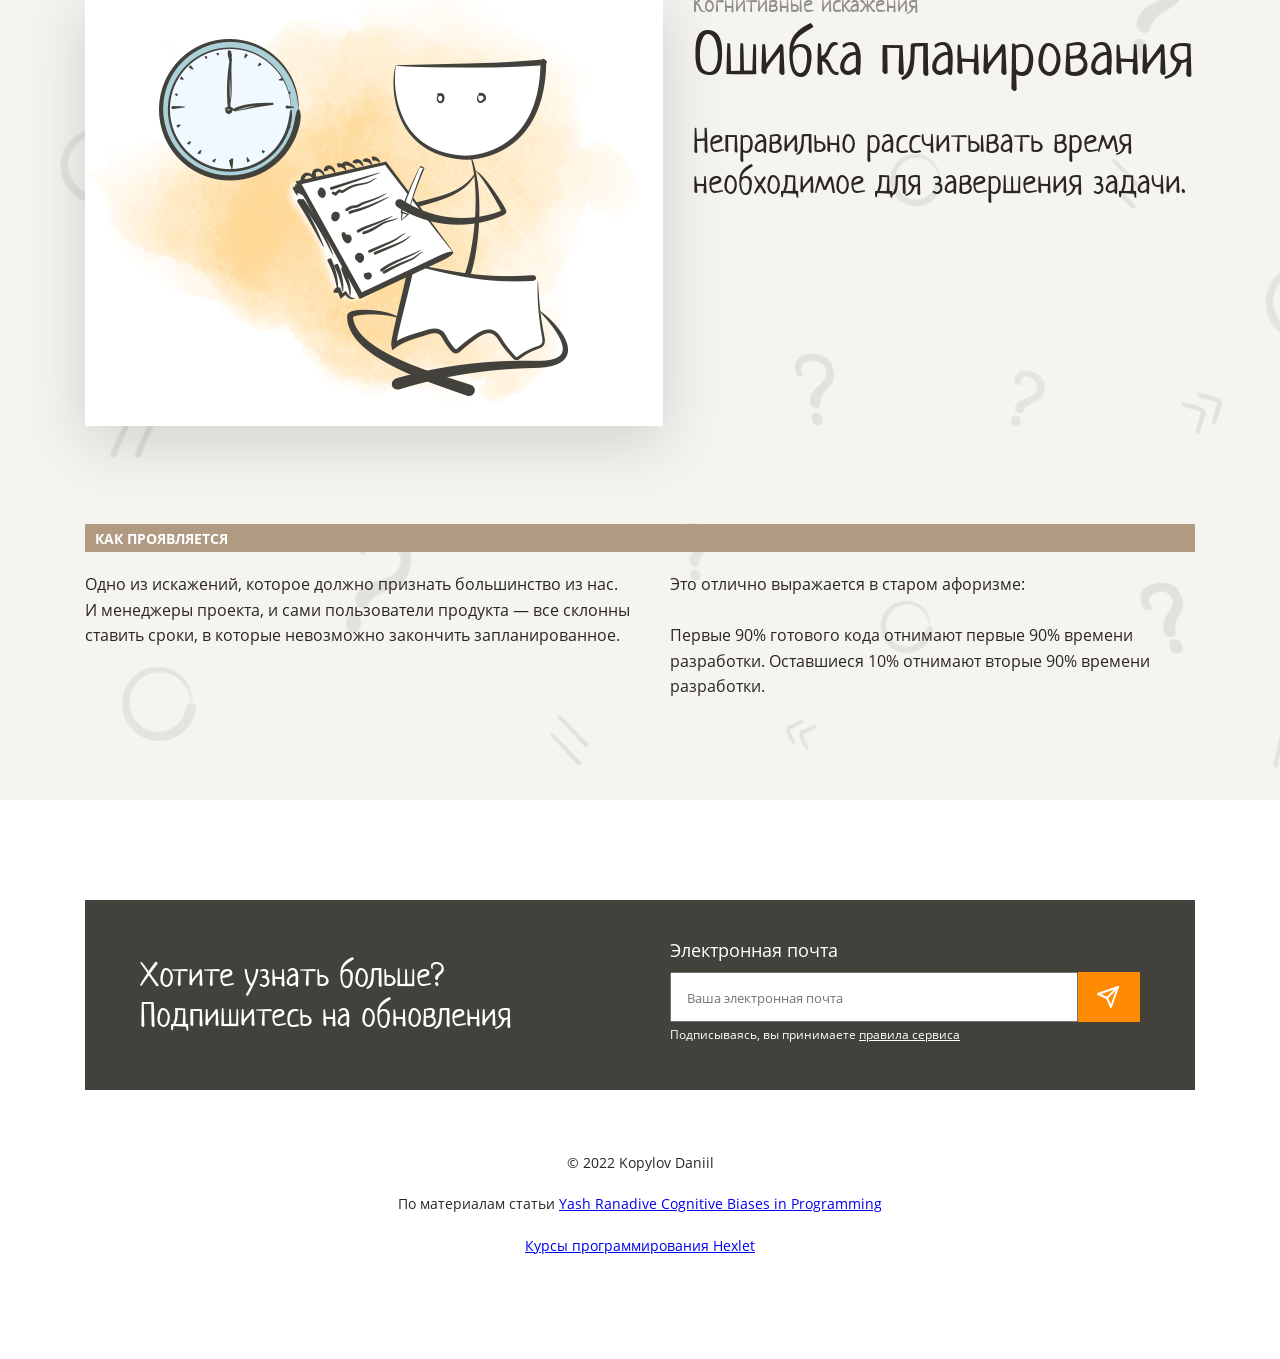
==== commit 717ff739: "last 4 blocks" ====
--- a/index.html
+++ b/index.html
@@ -8,6 +8,7 @@
     <link rel="stylesheet" href="./src/styles/normalize.css">
     <link rel="stylesheet" href="src/styles/style.css">
 <body>
+  
     <header class="header background-basic">
         <div class="container">
           <h1 class="header-title">
@@ -94,9 +95,106 @@
             </ul>
           </div>
         </section>
-
-        <section>
-
+        
+        <section class="ikea-effect background-basic card card-light" id="ikea-effect">
+          <div class="container">
+            <div class="card-header">
+               <div class="card-image">
+                <img src="./src/images/img-ikea-effect.png" width="578" height="434" alt="ikea-effect">
+              </div>
+              <div class="ikea-effect-title-block card-title-block">
+                <p class="card-pre-title ikea-effect-pre-title">Когнитивные искажения</p>
+                <h2 class="card-title dark-text">Эффект ИКЕА</h2>
+                <p class="card-title-description">Вы переоцениваете собственные решения, и, как следствие, недооцениваете решения других.</p>
+              </div>
+            </div>
+            <h4 class="card-how-does-bias">Как проявляется</h4>
+              <div class="card-description-container">
+                <p class="card-description card-description-left">Когнитивное искажение называется так из-за того, что потребители зачастую предпочитают покупать товары, которые они могут собрать сами, а не уже собранные кем-то.</p>
+                <p class="card-description card-description-right ikea-effect-card-description-right">Мы склонны переоцнивать наши собственные решения и недооценивать решения других. Если вы когда-то работали в компании, которая использовала тупой внутренний инструмент вместо более удобного готового решения, вы понимаете, о чём я говорю.</p>
+              </div>
+          </div>
+        </section>
+    
+        <section class="premature-optimization background-basic white-text card card-dark" id="premature-optimization">
+          <div class="container">
+            <div class="card-header">
+              <div class="card-title-block">
+                <p class="card-pre-title premature-optimization-pre-title">Когнитивные искажения</p>
+                <h2 class="card-title white-text">Преждевременная оптимизация</h2>
+                <p class="card-title-description">Вы оптимизируете что-то задолго до того, как в этом появляется необходимость.</p>
+              </div>
+              <div class="card-image">
+               <img src="./src/images/img-premature-optimization.png" width="578" height="434" alt="premature-optimization">
+             </div>
+           </div>
+           <h4 class="card-how-does-bias card-how-does-bias-white">Как проявляется</h4>
+             <div class="card-description-container">
+               <p class="card-description card-description-left">Если вы добавите аэродинамический спойлер к своему старому автомобилю вместо ремонта мотора, то автомобиль не станет быстрее.</p>
+               <p class="card-description card-description-right card-description-right-premature-optimization">Отличный пример: писать максимально подтюненный и высокопроизводительный код для всего лишь экспериментального проекта.</p>
+             </div>
+          </div>
+        </section>
+    
+        <section class="distortion-of-novelty background-basic card card-light" id="distortion-of-novelty">
+          <div class="container">
+            <div class="card-header">
+              <div class="card-image">
+               <img src="./src/images/img-distortion-of-novelty.png" width="578" height="434" alt="distortion-of-novelty">
+             </div>
+             <div class="distortion-of-novelty-title-block card-title-block">
+               <p class="card-pre-title">Когнитивные искажения</p>
+               <h2 class="card-title dark-text">Искажение новизны</h2>
+               <p class="card-title-description">Вы даёте более высокую оценку тем событиям, которые произошли недавно, и недооцениваете более старые.</p>
+             </div>
+           </div>
+           <h4 class="card-how-does-bias">Как проявляется</h4>
+             <div class="card-description-container">
+               <p class="card-description card-description-left card-description-left-distortion-of-novelty">Часто это искажение настигает нас, когда нужно решение проблемы и… о! Мы как раз только что решили подобную проблему! Давайте использовать это же решение, потому что оно сработало, и мы помним как!</p>
+               <p class="card-description card-description-right card-description-right-distortion-of-novelty">Вы замечаете, что пользуетесь теми же рабочими методиками раз за разом? Если да, возможно, вы смотрите на разные проблемы под одним и тем же углом.</p>
+             </div>
+          </div>
+        </section>
+    
+        <section class="hyperbolic-depreciation background-basic white-text card card-dark" id="hyperbolic-depreciation">
+          <div class="container">
+            <div class="card-header">
+              <div class="card-title-block">
+                <p class="card-pre-title">Когнитивные искажения</p>
+                <h2 class="card-title white-text">Гиперболическое обесценивание</h2>
+                <p class="card-title-description hyperbolic-depreciation-card-title-description">Вы гонитесь за немедленной маленькой выгодой и игнорируете более крупную, недоступную сейчас, но доступную в будущем.</p>
+              </div>
+              <div class="card-image">
+               <img src="./src/images/img-hyperbolic-depreciation.png" width="578" height="434" alt="hyperbolic-depreciation">
+             </div>
+           </div>
+           <h4 class="card-how-does-bias card-how-does-bias-white">Как проявляется</h4>
+             <div class="card-description-container">
+               <p class="card-description card-description-left">Вы когда-нибудь откладывали написание теста? Ловили себя на использовании клавиш-стрелок в Vim? Поздравляю, у вас наблюдается гиперболическое обесценивание.</p>
+               <p class="card-description card-description-right card-description-right-hyperbolic-depreciation">Немедленная выгода от использования чего-то быстродоступного значительно смягчает боль, которую нужно перетерпеть, чтобы усвоить правильный синтаксис для перемещения на нужную строчку. Но как только вы поймёте как перемещаться быстрее, выгода в будущем намного выше. В итоге вы сохраните много времени.</p>
+             </div>
+          </div>
+        </section>
+    
+        <section class="errors-in-planning background-basic card card-light" id="errors-in-planning">
+          <div class="container">
+            <div class="card-header">
+              <div class="card-image">
+               <img src="./src/images/img-planning-error.png" width="578" height="434" alt="errors-in-planning">
+             </div>
+             <div class="ikea-effect-title-block card-title-block">
+               <p class="card-pre-title ikea-effect-pre-title">Когнитивные искажения</p>
+               <h2 class="card-title dark-text">Ошибка планирования</h2>
+               <p class="card-title-description">Неправильно рассчитывать время необходимое для завершения задачи.</p>
+             </div>
+           </div>
+           <h4 class="card-how-does-bias">Как проявляется</h4>
+             <div class="card-description-container">
+               <p class="card-description card-description-left errors-in-planning-card-description-left">Одно из искажений, которое должно признать большинство из нас. И менеджеры проекта, и сами пользователи продукта — все склонны ставить сроки, в которые невозможно закончить запланированное.</p>
+               <p class="card-description card-description-right">Это отлично выражается в старом афоризме:<br><br>
+                Первые 90% готового кода отнимают первые 90% времени разработки. Оставшиеся 10% отнимают вторые 90% времени разработки.</p>
+             </div>
+          </div>
         </section>
 
       </main>
--- a/src/styles/style.css
+++ b/src/styles/style.css
@@ -290,6 +290,134 @@
   color: var(--white);
 }
 
+/* 4 blocks */
+
+.card {
+  position: relative;
+  z-index: -2;
+}
+
+.card-dark {
+  background-color: var(--brown);
+}
+
+.card-light {
+  background-color: var(--light);
+}
+
+.card-header {
+  display: flex;
+  justify-content: space-between;
+  margin-bottom: 90px;
+}
+
+.card-image {
+  vertical-align: middle;
+
+  filter: drop-shadow(0 16px 32px rgba(0, 0, 0, 0.15));
+}
+
+.ikea-effect-title-block {
+  padding-left: 30px;
+}
+
+.card-pre-title {
+  font-weight: 500;
+  font-size: 24px;
+  font-family: "Neucha", cursive;
+}
+
+.ikea-effect-pre-title {
+  color: var(--translucentDark);
+}
+
+.card-title {
+  margin-bottom: 30px;
+
+  font-weight: 400;
+}
+
+.card-title-description {
+  font-weight: 400;
+  font-size: 34px;
+  font-family: "Neucha", cursive;
+  line-height: 41px;
+}
+
+.card-how-does-bias {
+  height: 28px;
+  margin-bottom: 20px;
+  padding: 5px 10px;
+
+  color: var(--white);
+  font-weight: 700;
+  font-size: 14px;
+  font-family: "Open Sans", sans-serif;
+  line-height: normal;
+  text-transform: uppercase;
+
+  background-color: var(--brown);
+}
+
+.card-how-does-bias-white {
+  color: var(--brown);
+
+  background-color: var(--white);
+}
+
+.card-description-container {
+  display: flex;
+  justify-content: space-between;
+}
+
+.card-description {
+  flex-basis: 50%;
+}
+
+.card-description-left {
+  padding-right: 5px;
+}
+
+.card-description-right {
+  padding-left: 30px;
+}
+
+.ikea-effect-card-description-right {
+  padding-left: 15px;
+}
+
+.premature-optimization-pre-title {
+  color: var(--translucentWhite);
+}
+
+.card-description-right-premature-optimization {
+  padding-left: 0;
+}
+
+.distortion-of-novelty-title-block {
+  padding-left: 30px;
+}
+
+.card-description-left-distortion-of-novelty {
+  padding-right: 20px;
+}
+
+.card-description-right-distortion-of-novelty {
+  padding-left: 10px;
+}
+
+.hyperbolic-depreciation-card-title-description {
+  padding-right: 30px;
+}
+
+.card-description-right-hyperbolic-depreciation {
+  padding-left: 10px;
+}
+
+.errors-in-planning-card-description-left {
+  padding-right: 10px;
+}
+
 
 /* FOOTER */
 
